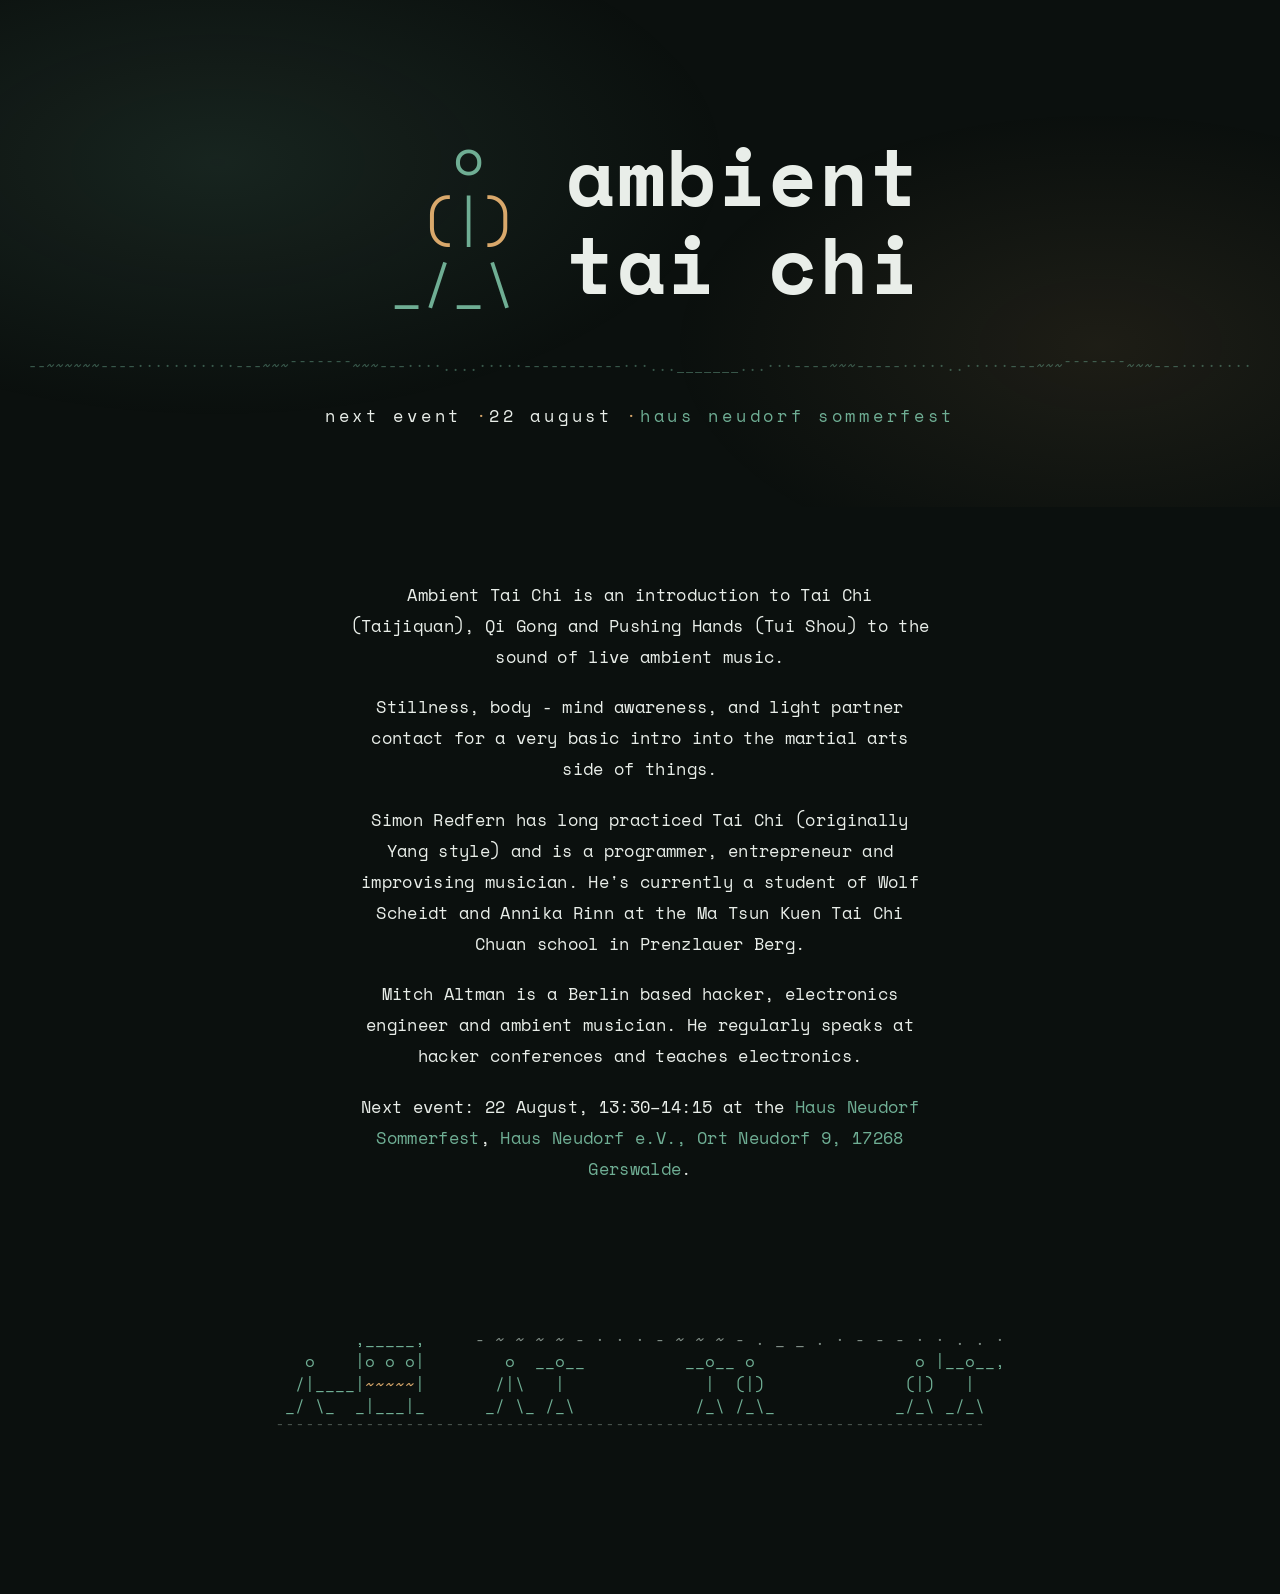
==== docs/index.html @ 95bb3b5d "center and space" ====
<!DOCTYPE html>
<html lang="en">
<head>
  <meta charset="UTF-8" />
  <meta name="viewport" content="width=device-width, initial-scale=1.0" />
  <title>Ambient Tai Chi</title>
  <meta name="description" content="Ambient Tai Chi — An introduction to Tai Chi (Taijiquan 太極拳), Chi Gung (Qigong 氣功) and Pushing Hands (Tui Shou 推手) to live ambient music! Stillness, body awareness, and a wee intro to the martial art side. Berlin." />
  <link rel="canonical" href="https://www.ambienttaichi.com/" />
  <link rel="icon" href="favicon.svg" type="image/svg+xml" />
  <link rel="icon" href="favicon.png" type="image/png" sizes="48x48" />
  <link rel="apple-touch-icon" href="apple-touch-icon.png" />

  <!-- social cards -->
  <meta property="og:type" content="website" />
  <meta property="og:site_name" content="Ambient Tai Chi" />
  <meta property="og:url" content="https://www.ambienttaichi.com/" />
  <meta property="og:title" content="Ambient Tai Chi" />
  <meta property="og:description" content="Tai Chi, Qi Gong and Pushing Hands to live ambient music — Berlin. Next event: 22 August at the Haus Neudorf Sommerfest." />
  <meta property="og:image" content="https://www.ambienttaichi.com/og.png" />
  <meta property="og:image:width" content="1200" />
  <meta property="og:image:height" content="630" />
  <meta property="og:image:alt" content="Two ASCII stick figures practicing pushing hands beside the words ambient tai chi" />
  <meta name="twitter:card" content="summary_large_image" />

  <!-- structured data for search engines -->
  <script type="application/ld+json">
  {
    "@context": "https://schema.org",
    "@graph": [
      {
        "@type": "Organization",
        "@id": "https://www.ambienttaichi.com/#org",
        "name": "Ambient Tai Chi",
        "url": "https://www.ambienttaichi.com/",
        "logo": "https://www.ambienttaichi.com/og.png",
        "description": "An introduction to Tai Chi (Taijiquan), Qi Gong and Pushing Hands (Tui Shou) to the sound of live ambient music, in Berlin."
      },
      {
        "@type": "Event",
        "name": "Ambient Tai Chi at the Haus Neudorf Sommerfest",
        "startDate": "2026-08-22T13:30:00+02:00",
        "endDate": "2026-08-22T14:15:00+02:00",
        "eventStatus": "https://schema.org/EventScheduled",
        "eventAttendanceMode": "https://schema.org/OfflineEventAttendanceMode",
        "url": "https://www.hausneudorf.de/sommerfest",
        "image": "https://www.ambienttaichi.com/og.png",
        "description": "A guided Ambient Tai Chi session — Tai Chi, Qi Gong and Pushing Hands to live ambient music — at the Haus Neudorf Sommerfest.",
        "location": {
          "@type": "Place",
          "name": "Haus Neudorf",
          "address": {
            "@type": "PostalAddress",
            "streetAddress": "Ort Neudorf 9",
            "addressLocality": "Gerswalde",
            "postalCode": "17268",
            "addressCountry": "DE"
          }
        },
        "organizer": { "@id": "https://www.ambienttaichi.com/#org" }
      }
    ]
  }
  </script>

  <link rel="preconnect" href="https://fonts.googleapis.com" />
  <link rel="preconnect" href="https://fonts.gstatic.com" crossorigin />
  <link href="https://fonts.googleapis.com/css2?family=Cormorant+Garamond:ital,wght@0,400;0,500;1,400&family=Space+Mono:ital,wght@0,400;0,700;1,400&display=swap" rel="stylesheet" />
  <link rel="stylesheet" href="styles.css" />
</head>
<body>

  <!-- the pond — the whole page floats in it -->
  <div class="pond" aria-hidden="true">
    <span class="ripple"></span>
    <span class="ripple"></span>
    <span class="ripple"></span>
    <span class="ripple"></span>
    <span class="pond-mark">☯</span>
  </div>

  <!-- ============ HERO ============ -->
  <section class="hero">
    <div class="wrap">
      <div class="hero-lockup">
        <div class="figure-stack" role="img" aria-label="ASCII stick figure moving through Tai Chi poses">
          <pre class="ascii-figure" id="fig-a">   o
  <span class="ball">(</span>|<span class="ball">)</span>
 _/_\</pre>
          <pre class="ascii-figure ghost" id="fig-b" aria-hidden="true"></pre>
        </div>
        <h1 class="mega"><button id="sound" aria-pressed="false" aria-label="Sound on/off" title="sound on/off">Ambient<br />Tai Chi</button></h1>
      </div>
      <pre class="wave" id="wave" aria-hidden="true">_.·-~¯~-·._.·-~¯~-·._</pre>
      <p class="kicker">Next Event <span class="mk">·</span>22 August <span class="mk">·</span><a href="https://www.hausneudorf.de/sommerfest" target="_blank" rel="noopener">Haus Neudorf Sommerfest</a></p>
    </div>
  </section>

  <!-- ============ SPEC SHEET ============ -->
  <section class="block">
    <div class="wrap">
      <!--u&rsquo;ve ever thought about trying Tai Chi or you'd like to try it in a different way, try an Ambient Tai Chi session!</p>-->
      <p class="lead">Ambient Tai Chi is an introduction to Tai Chi (Taijiquan), Qi Gong and Pushing Hands (Tui Shou) to the sound of live ambient music.</p>
      <p class="lead">Stillness, body - mind awareness, and light partner contact for a very basic intro into the martial arts side of things.</p>
      <p class="lead">Simon Redfern has long practiced Tai Chi (originally Yang style) and is a programmer, entrepreneur and improvising musician. He's currently a student of Wolf Scheidt and Annika Rinn at the Ma Tsun Kuen Tai Chi Chuan school in Prenzlauer Berg.</p>
      <p class="lead">Mitch Altman is a Berlin based hacker, electronics engineer and ambient musician. He regularly speaks at hacker conferences and teaches electronics.</p>
      <p class="lead">Next event: 22 August, 13:30&ndash;14:15 at the <a href="https://www.hausneudorf.de/sommerfest" target="_blank" rel="noopener">Haus Neudorf Sommerfest</a>, <a href="https://www.google.com/maps/search/?api=1&amp;query=Haus+Neudorf+e.V.%2C+Ort+Neudorf+9%2C+17268+Gerswalde" target="_blank" rel="noopener">Haus Neudorf e.V., Ort Neudorf 9, 17268 Gerswalde</a>.</p>
      <!-- <p class="lead">Regular location: <a href="https://maps.app.goo.gl/77BkDAQSChx5iqo5A" target="_blank" rel="noopener">TESOBE GmbH, Osloer Strasse 16/17, 13359 Berlin</a> or at a festival near you!</p> -->

      <!-- Spec sheet hidden until the first event is confirmed.
      <div class="spec">
        <div class="row">
          <span class="k">Date</span>
          <span class="v">Saturday 20 June 2026</span>
        </div>
        <div class="row">
          <span class="k">Time</span>
          <span class="v">16:00</span>
        </div>
        <div class="row">
          <span class="k">Place</span>
          <span class="v"><a href="https://maps.app.goo.gl/2x3YHia2PjAfWbLs5" target="_blank" rel="noopener">Ritterstraße 50, 10969 Berlin — Kreuzberg ↗</a></span>
        </div>
        <div class="row">
          <span class="k">People</span>
          <span class="v names"><b>Simon Redfern</b> · <b>Daniel Tippmann</b> · <b>Jeremiah Kisters</b></span>
        </div>
        <div class="row">
          <span class="k">Programme</span>
          <span class="v">A guided Tai Chi session for beginners, accompanied by live ambient music</span>
        </div>
      </div>
      -->
    </div>
  </section>

  <!-- ============ THE ROOM — ascii scene ============ -->
  <section class="block scene-block">
    <div class="wrap">
      <div class="scene-stack" role="img" aria-label="ASCII scene: a musician plays a synthesizer while three pairs of figures practice Tai Chi and pushing hands together in the same space">
        <pre class="scene" id="scene">        ,_____,     <span class="air">- ~ ~ ~ ~ - · · · - ~ ~ ~ - . _ _ . · - - - · · . . ·</span>
   o    |o o o|        o  __o__          __o__ o                o |__o__,
  /|____|<span class="amb">~~~~~</span>|       /|\   |              |  <span class="ball">(</span>|<span class="ball">)</span>              <span class="ball">(</span>|<span class="ball">)</span>   |
 _/ \_  _|___|_      _/ \_ /_\            /_\ /_\_            _/_\ _/_\
<span class="gnd">¯¯¯¯¯¯¯¯¯¯¯¯¯¯¯¯¯¯¯¯¯¯¯¯¯¯¯¯¯¯¯¯¯¯¯¯¯¯¯¯¯¯¯¯¯¯¯¯¯¯¯¯¯¯¯¯¯¯¯¯¯¯¯¯¯¯¯¯¯¯¯</span></pre>
        <pre class="scene ghost" id="scene-b" aria-hidden="true"></pre>
      </div>
    </div>
  </section>

  <!-- ============ FOOTER ============ -->
  <footer class="site">
    <div class="wrap">
      <nav><!--
        <a href="index.html" class="on">[Home]</a>
        <a href="archive.html">[Archive]</a>
         -->
      </nav>
      <!-- <span>© 2026</span> -->
    </div>
  </footer>

  <script src="ambient.js"></script>
  <script>
    (function () {
      var ball = function (s) { return '<span class="ball">' + s + '</span>'; };
      var frames = [
        ["   o   ", "  /|\\  ", " _/ \\_ "],
        [" __o__ ", "   |   ", "  /_\\  "],
        ["   o   ", "  " + ball("(") + "|" + ball(")") + "  ", " _/_\\  "],
        [",__o__|", "   |   ", "  /_\\_ "]
      ].map(function (f) { return f.join("\n"); });
      var layers = [document.getElementById("fig-a"), document.getElementById("fig-b")];
      if (!layers[0] || !layers[1]) return;
      var reduced = window.matchMedia("(prefers-reduced-motion: reduce)").matches;
      var i = 2, front = 0; /* starts on hold-the-ball, matching the markup */
      var timer = setInterval(function () {
        i = (i + 1) % frames.length;
        var back = layers[1 - front];
        back.innerHTML = frames[i];
        back.style.opacity = 1;
        layers[front].style.opacity = 0;
        front = 1 - front;
      }, 1800);
      setTimeout(function () { clearInterval(timer); }, reduced ? 30000 : 120000); /* rest after 2 min, or 30 s under reduced motion */
    })();
  </script>

</body>
</html>
---- docs/styles.css ----
/* ============================================================
   AMBIENT TAI CHI — stylesheet
   slow movement · live ambient music · beginners welcome
   Deep dusk canvas · jade + warm amber · calm serif + mono grid
   ============================================================ */

:root {
  --bg:     #0b100e;   /* deep dusk green-black          */
  --bg2:    #101714;   /* panel tone                     */
  --fg:     #e9eee9;   /* soft mist white                */
  --dim:    #7f8d86;   /* sage grey                      */
  --jade:   #6fae94;   /* accent — jade                  */
  --jade-d: #4f8a72;   /* deeper jade (hover)            */
  --amber:  #d9a86b;   /* warm amber — the lantern tone  */
  --line:   #1d2823;   /* hairlines                      */
  --max:    80rem;
  --mono: "Space Mono", ui-monospace, "SFMono-Regular", Menlo, monospace;
  --disp: "Cormorant Garamond", Georgia, "Times New Roman", serif;
}

*, *::before, *::after { box-sizing: border-box; }

html { -webkit-text-size-adjust: 100%; }

body {
  margin: 0;
  background: var(--bg);
  color: var(--fg);
  font-family: var(--mono);
  font-size: 0.95rem;
  line-height: 1.7;
  -webkit-font-smoothing: antialiased;
}

::selection { background: var(--jade); color: #06110c; }

a { color: var(--jade); text-decoration: none; transition: color .3s ease; }
a:hover { color: var(--amber); }

img { max-width: 100%; display: block; }

.wrap { max-width: var(--max); margin: 0 auto; padding: 0 1.5rem; }

/* ============================================================
   Top bar / nav
   ============================================================ */
.top {
  position: sticky; top: 0; z-index: 20;
  background: color-mix(in srgb, var(--bg) 86%, transparent);
  backdrop-filter: blur(8px);
}
.top .bar {
  max-width: var(--max); margin: 0 auto; padding: 1rem 1.5rem;
  display: flex; flex-direction: column; align-items: center;
  justify-content: center; gap: .35rem;
  text-align: center;
}
.brand {
  display: inline-flex; align-items: center; gap: .65rem;
  color: var(--fg);
  flex: 0 0 auto;
}
.brand:hover { color: var(--fg); }
/* the mark doubles as the sound toggle — it turns while the drone plays */
.brand-mark {
  color: var(--jade);
  font-size: 1.2rem; line-height: 1;
  background: none; border: 0; padding: 0;
  cursor: pointer;
  transition: transform 1.6s ease-in-out, color .3s ease;
}
.brand-mark:hover { transform: rotate(180deg); color: var(--amber); }
.brand-mark[aria-pressed="true"] {
  color: var(--amber);
  animation: brandturn 24s linear infinite;
}
@keyframes brandturn { to { transform: rotate(360deg); } }
/* the wordmark doubles as the sound toggle — amber while the drone plays */
.mega button {
  font: inherit; letter-spacing: inherit; text-transform: inherit;
  color: inherit; line-height: inherit; text-align: inherit;
  background: none; border: 0; padding: 0;
  cursor: pointer;
  transition: color .6s ease;
}
.mega button:hover { color: var(--jade); }
.mega button[aria-pressed="true"] { color: var(--amber); }
.brand-name {
  font-family: var(--mono); font-weight: 700;
  font-size: .78rem; letter-spacing: .28em;
  text-transform: lowercase;
}

footer.site nav { display: flex; gap: .4rem; flex-wrap: wrap; justify-content: center; }
footer.site nav a {
  font-family: var(--mono);
  font-size: .76rem; font-weight: 400;
  letter-spacing: .1em; text-transform: lowercase;
  color: var(--dim);
  padding: .35rem .55rem;
}
footer.site nav a:hover { color: var(--amber); }
footer.site nav a.on { color: var(--jade); }

/* ============================================================
   Hero
   ============================================================ */
.hero {
  position: relative;
  padding: clamp(3rem, 9vw, 7rem) 0 clamp(2.5rem, 6vw, 5rem);
  overflow: hidden;
}
/* slow drifting glow — ambient light behind everything */
.hero::before {
  content: "";
  position: absolute; inset: -25%;
  background:
    radial-gradient(38% 48% at 28% 38%, rgba(111, 174, 148, .13), transparent 70%),
    radial-gradient(32% 44% at 74% 62%, rgba(217, 168, 107, .09), transparent 70%);
  animation: drift 26s ease-in-out 4 alternate; /* everything rests after ~2 min */
  pointer-events: none;
}
@keyframes drift {
  from { transform: translate3d(-2%, -1%, 0) scale(1); }
  to   { transform: translate3d(2%, 2%, 0) scale(1.06); }
}
.hero .wrap { position: relative; text-align: center; }

.mega {
  font-family: var(--mono);
  font-weight: 700;
  font-size: clamp(2.4rem, 6.5vw, 5rem);
  line-height: 1.1;
  letter-spacing: .02em;
  text-transform: lowercase;
  margin: 0;
  color: var(--fg);
}
/* hero lockup — ascii figure + wordmark side by side */
.hero-lockup {
  display: flex; align-items: center; justify-content: center;
  gap: clamp(1.5rem, 4vw, 4rem);
  flex-wrap: wrap;
  margin: .75rem 0 0;
}
.hero-lockup .mega { margin: 0; }

/* the ascii figure — breathes, slowly; a tap sets it breathing again */
.figure-stack { position: relative; flex: 0 0 auto; cursor: pointer; }
.ascii-figure {
  font-family: var(--mono);
  text-align: left; /* keep the figure's own lines aligned inside the centered lockup */
  font-size: clamp(1.8rem, 4.5vw, 3.2rem);
  line-height: 1.25;
  color: var(--jade);
  margin: 0;
  flex: 0 0 auto;
  transform-origin: 50% 100%;
  animation: breathe 8s ease-in-out 15; /* 15 × 8s — rests after 2 min */
  transition: opacity .9s ease; /* dissolve between poses */
}
.ascii-figure .ball { color: var(--amber); }
/* second layer of a stack — sits on top, starts invisible */
.ghost { position: absolute; inset: 0; opacity: 0; }
@keyframes breathe {
  0%, 100% { transform: scale(1); }
  50%      { transform: scale(1.025); }
}

/* the ambient wave — the music, made visible */
.wave {
  font-family: var(--mono);
  font-size: clamp(.75rem, 1.5vw, .95rem);
  line-height: 1;
  color: var(--jade);
  opacity: .45;
  margin: clamp(1.8rem, 4vw, 2.6rem) auto 0;
  white-space: pre;
  overflow: hidden;
  transition: opacity 2s ease;
  cursor: pointer;
}
.wave.live { opacity: .9; }

/* momentarily stilled by js to re-arm the hero's css animations */
.hero.still::before, .hero.still .ascii-figure { animation: none; }

/* hero kicker (under the H1) */
.kicker {
  display: inline-block;
  margin: 1.8rem 0 0;
  font-family: var(--mono); font-weight: 400;
  font-size: clamp(.85rem, 2vw, 1.05rem);
  letter-spacing: .22em; text-transform: lowercase;
  color: var(--fg);
}
.kicker .mk { color: var(--amber); }

@media (max-width: 480px) {
  .top .bar { padding: .75rem 1rem; }
  .brand-name { font-size: .7rem; letter-spacing: .2em; }
  footer.site nav a { font-size: .7rem; padding: .3rem .4rem; }
}

/* ============================================================
   Spec sheet (event data block)
   ============================================================ */
.spec { max-width: 46rem; margin: 0 auto; }
.spec .row {
  display: grid;
  grid-template-columns: 1fr;
  gap: .4rem;
  padding: 1.5rem 0;
  border-bottom: 1px solid var(--line);
  text-align: center;
}
.spec .k {
  font-family: var(--mono);
  font-size: .74rem; font-weight: 400;
  letter-spacing: .3em; text-transform: lowercase;
  color: var(--jade);
}
.spec .v {
  font-family: var(--disp);
  font-weight: 500;
  font-size: clamp(1.3rem, 2.6vw, 2rem);
  line-height: 1.25;
  color: var(--fg);
}
.spec .v a { color: var(--fg); border-bottom: 1px solid var(--jade); }
.spec .v a:hover { color: var(--jade); }
.spec .v .names { color: var(--fg); }
.spec .v .names b { color: var(--amber); font-weight: 500; }
@media (max-width: 640px) {
  .spec .row { grid-template-columns: 1fr; gap: .35rem; padding: 1.1rem 0; }
}

section.block { padding: clamp(2.5rem, 6vw, 4.5rem) 0; text-align: center; }
.section-label {
  font-family: var(--mono);
  font-size: .74rem; font-weight: 400;
  letter-spacing: .3em; text-transform: lowercase;
  color: var(--jade);
  margin: 0 0 2rem;
}
.section-label::before { content: "~ "; color: var(--amber); }

.lead {
  font-family: var(--mono);
  font-weight: 400;
  font-size: clamp(.9rem, 1.6vw, 1.05rem);
  line-height: 1.85;
  letter-spacing: .02em;
  color: var(--fg);
  max-width: 58ch;
  margin: 0 auto 1.2rem;
}
.lead:last-child { margin-bottom: 0; }

hr.rule { border: 0; border-top: 1px solid var(--line); margin: 0; }

/* ============================================================
   The room — ascii scene (musician + practitioners)
   ============================================================ */
.scene-stack { position: relative; display: inline-block; max-width: 100%; cursor: pointer; }
.scene {
  display: inline-block;
  text-align: left; /* the art must keep its own alignment inside the centered page */
  font-family: var(--mono);
  font-size: clamp(.42rem, 1.7vw, 1rem); /* always fits — ~73ch of Space Mono stays inside the wrap */
  line-height: 1.4;
  color: var(--jade);
  margin: 0;
  max-width: 100%;
  transform-origin: 50% 100%;
  animation: breathe 10s ease-in-out 12; /* 12 × 10s — rests after 2 min */
  transition: opacity .9s ease; /* dissolve between states */
}
.scene .amb { color: var(--amber); }
.scene .air { color: var(--dim); }
.scene .gnd { color: var(--dim); opacity: .5; }

/* ============================================================
   The pond — the whole page seen from above, a drop falling in.
   Fixed behind everything; rings spread from the centre of the
   screen out past its edges.
   ============================================================ */
.pond {
  position: fixed;
  inset: 0;
  z-index: -1;
  overflow: hidden;
  pointer-events: none;
}
.pond .ripple {
  position: absolute;
  left: 50%;
  top: 50%;
  width: 175vmax; /* wide enough that rings leave the screen before they die */
  aspect-ratio: 1;
  margin: -87.5vmax 0 0 -87.5vmax;
  border: 1px solid var(--jade);
  border-radius: 50%;
  opacity: 0;
  /* 23s — just off the 24s breath, so the two slowly drift in and out of phase */
  animation: ripple 23s cubic-bezier(.2, .6, .4, 1) 5; /* 5 drops each, then still water */
}
.pond .ripple:nth-child(2) { animation-delay: 5.75s; }
.pond .ripple:nth-child(3) { animation-delay: 11.5s; border-color: var(--amber); }
.pond .ripple:nth-child(4) { animation-delay: 17.25s; }
@keyframes ripple {
  0%   { transform: scale(.015); opacity: 0; }
  6%   { opacity: .3; }
  100% { transform: scale(1); opacity: 0; }
}
/* the mark at the centre of the pond — surfaces, then sinks away */
.pond .pond-mark {
  position: absolute;
  left: 50%;
  top: 50%;
  transform: translate(-50%, -50%);
  font-size: clamp(2.75rem, 7vw, 4.5rem);
  line-height: 1;
  color: var(--jade);
  opacity: 0;
  animation: pondmark 24s ease-in-out 5; /* sinks for good after 2 min */
}
/* the mark waits below the surface until the page has emptied,
   surfaces alone, then sinks before the page returns */
@keyframes pondmark {
  0%, 100% { opacity: 0; transform: translate(-50%, -50%) scale(.96); }
  35%      { opacity: 0; }
  45%, 55% { opacity: .5; }
  50%      { transform: translate(-50%, -50%) scale(1.04); }
  65%      { opacity: 0; }
}
/* yin and yang — the page breathes out while the mark breathes in.
   Same 24s clock as pondmark, opposite phase. */
.top, section, footer.site {
  animation: counterbreath 24s ease-in-out 5; /* settles at full opacity after 2 min */
}
@keyframes counterbreath {
  0%, 100% { opacity: 1; }
  42%, 58% { opacity: .3; }
}
/* a hand on the water — mouse movement brings the page to the surface
   (js adds .awake while the visitor is active, removes it when they rest) */
body.awake .top, body.awake section, body.awake footer.site { animation: none; }
body.awake .pond .pond-mark { animation: none; }

/* ============================================================
   Archive
   ============================================================ */
.archive { border-top: 1px solid var(--line); }
.archive-entry {
  display: grid;
  grid-template-columns: 1fr;
  gap: 1.5rem;
  padding: 3rem 0;
  border-bottom: 1px solid var(--line);
  max-width: 52rem;
  margin: 0 auto;
  text-align: center;
}
.archive-entry .aside .edition {
  font-family: var(--mono);
  font-size: .74rem; letter-spacing: .3em; text-transform: lowercase;
  color: var(--jade); margin: 0 0 .6rem;
}
.archive-entry .aside .when {
  font-family: var(--disp); font-weight: 500;
  font-size: 2.2rem; line-height: 1; margin: 0 0 1rem;
}
.archive-entry .aside .venue { font-family: var(--mono); color: var(--dim); font-size: .82rem; }
.archive-entry .aside .venue a { color: var(--jade); }
.archive-entry .main h2 {
  font-family: var(--disp); font-weight: 500;
  font-size: clamp(1.8rem, 3.5vw, 2.8rem); line-height: 1.05;
  margin: 0 0 1rem;
}
.archive-entry .main p { color: var(--fg); margin: 0 auto 1.1rem; max-width: 60ch; }
.archive-entry .lineup { list-style: none; margin: 0 0 1.5rem; padding: 0; display: flex; flex-wrap: wrap; gap: .5rem; justify-content: center; }
.archive-entry .lineup li {
  font-family: var(--mono); font-size: .76rem;
  letter-spacing: .08em; text-transform: lowercase;
  padding: .3rem .7rem; border: 1px solid var(--line); color: var(--fg);
}
.archive-photos { display: grid; grid-template-columns: repeat(3, 1fr); gap: .5rem; }
.archive-photos img {
  width: 100%; aspect-ratio: 4/3; object-fit: cover;
  border: 1px solid var(--line);
  filter: grayscale(.4) sepia(.12) contrast(1.02);
  transition: filter .6s ease;
}
.archive-photos img:hover { filter: none; }

.archive-empty {
  border: 1px solid var(--line);
  padding: clamp(3rem, 9vw, 7rem) 1.5rem;
  text-align: center;
}
.archive-empty h2 {
  font-family: var(--disp); font-weight: 400; font-style: italic;
  font-size: clamp(2rem, 7vw, 4.5rem); line-height: 1;
  margin: 0;
  color: var(--dim);
}
@media (max-width: 720px) {
  .archive-entry { gap: 1.25rem; padding: 2.5rem 0; }
  .archive-photos { grid-template-columns: repeat(2, 1fr); }
}

/* ============================================================
   Buttons
   ============================================================ */
.btn {
  display: inline-block;
  font-family: var(--mono);
  font-size: .78rem; letter-spacing: .16em; text-transform: lowercase;
  padding: .8rem 1.4rem;
  border: 1px solid var(--jade);
  color: var(--jade);
  background: transparent;
  transition: background .3s ease, color .3s ease;
}
.btn:hover { background: var(--jade); color: #06110c; }

/* ============================================================
   Footer
   ============================================================ */
footer.site {
  padding: 2.5rem 0;
  color: var(--dim);
}
footer.site .wrap {
  display: flex; flex-direction: column; align-items: center; gap: 1rem;
  text-align: center;
  font-family: var(--mono); font-size: .74rem; letter-spacing: .18em; text-transform: lowercase;
}
footer.site a { color: var(--dim); }
footer.site a:hover, footer.site a[aria-current="page"] { color: var(--jade); }

/* ============================================================
   Motion preferences — reduced motion gets a 30-second taste,
   then the page comes to rest (class added by ambient.js)
   ============================================================ */
body.rest, body.rest *, body.rest *::before, body.rest *::after {
  animation: none !important; transition: none !important;
}
/* the pond as a still image — concentric rings at rest */
body.rest .pond .ripple { opacity: .1; }
body.rest .pond .ripple:nth-child(1) { transform: scale(.18); }
body.rest .pond .ripple:nth-child(2) { transform: scale(.42); }
body.rest .pond .ripple:nth-child(3) { transform: scale(.66); }
body.rest .pond .ripple:nth-child(4) { transform: scale(.9); }
body.rest .pond .pond-mark { opacity: .16; }
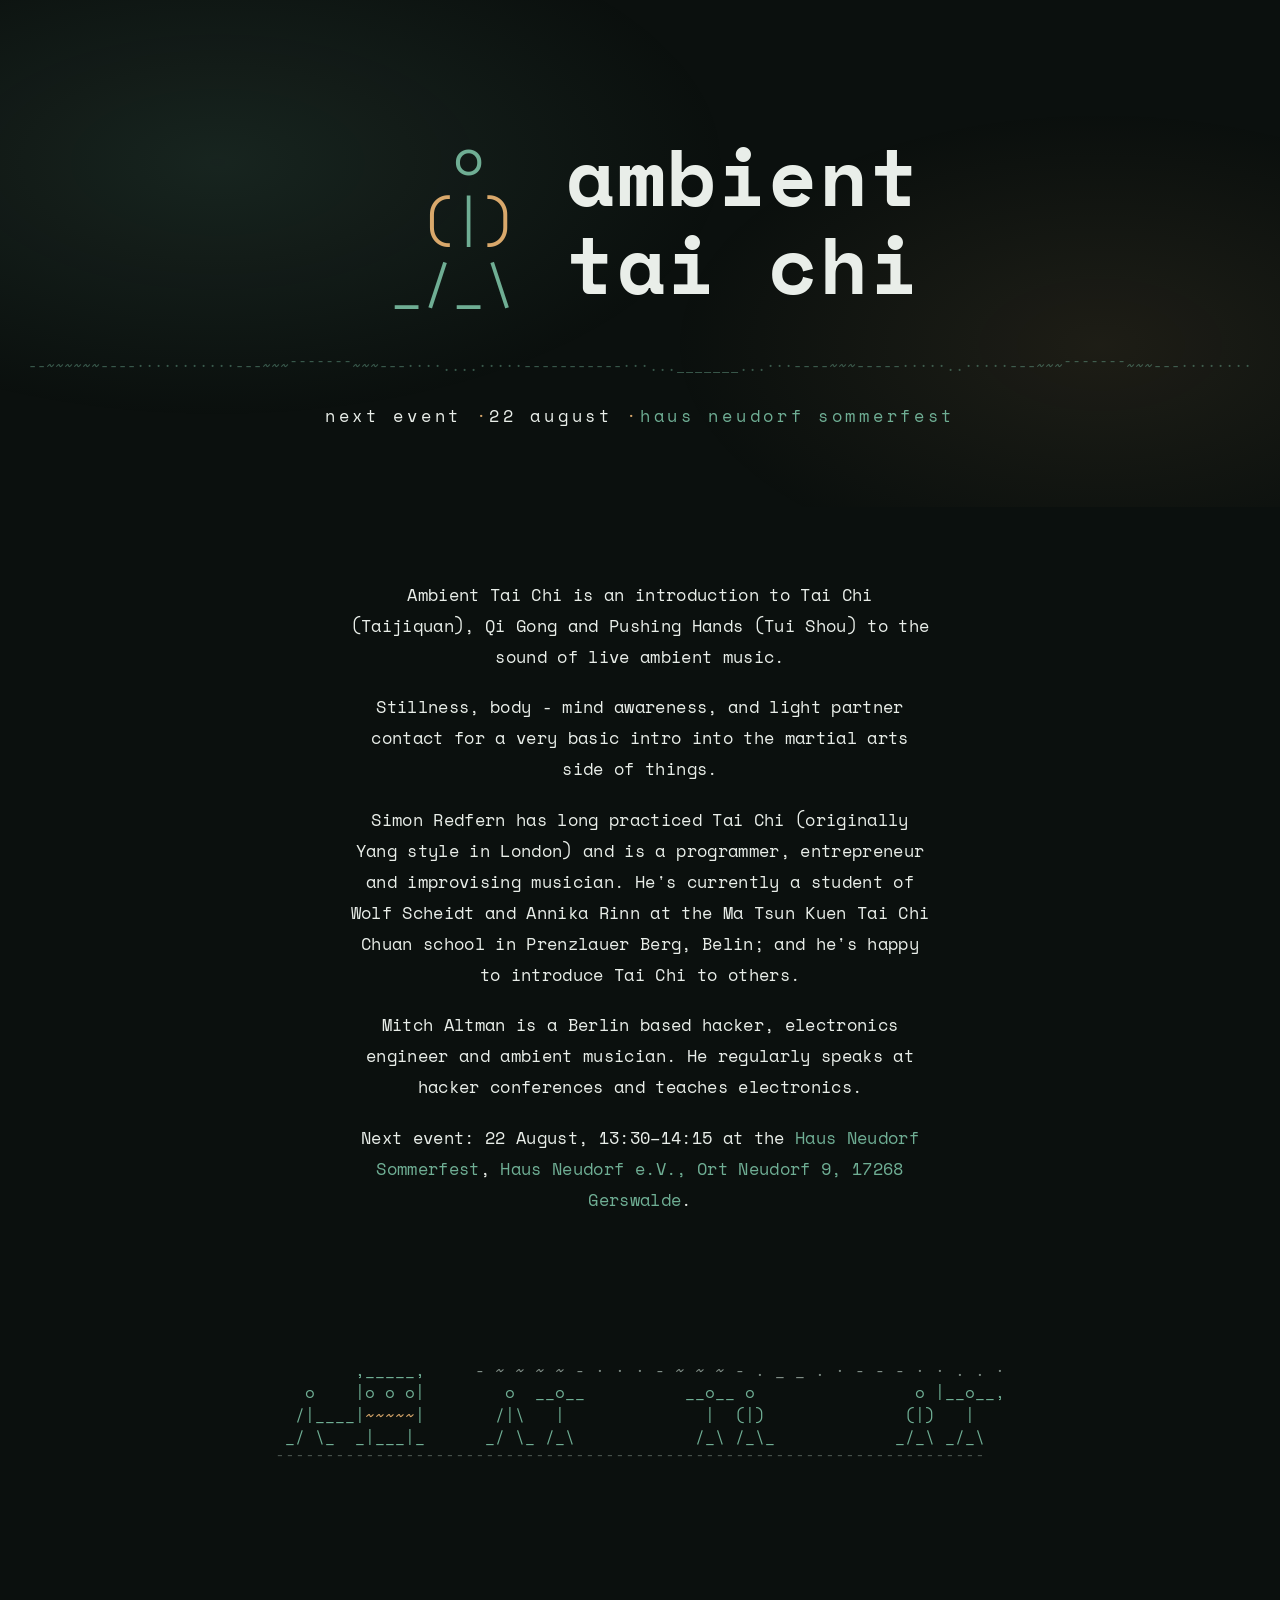
==== commit 9c5c4e1f: "text" ====
--- a/docs/index.html
+++ b/docs/index.html
@@ -101,7 +101,7 @@
       <!--u&rsquo;ve ever thought about trying Tai Chi or you'd like to try it in a different way, try an Ambient Tai Chi session!</p>-->
       <p class="lead">Ambient Tai Chi is an introduction to Tai Chi (Taijiquan), Qi Gong and Pushing Hands (Tui Shou) to the sound of live ambient music.</p>
       <p class="lead">Stillness, body - mind awareness, and light partner contact for a very basic intro into the martial arts side of things.</p>
-      <p class="lead">Simon Redfern has long practiced Tai Chi (originally Yang style) and is a programmer, entrepreneur and improvising musician. He's currently a student of Wolf Scheidt and Annika Rinn at the Ma Tsun Kuen Tai Chi Chuan school in Prenzlauer Berg.</p>
+      <p class="lead">Simon Redfern has long practiced Tai Chi (originally Yang style in London) and is a programmer, entrepreneur and improvising musician. He's currently a student of Wolf Scheidt and Annika Rinn at the Ma Tsun Kuen Tai Chi Chuan school in Prenzlauer Berg, Belin; and he's happy to introduce Tai Chi to others.</p>
       <p class="lead">Mitch Altman is a Berlin based hacker, electronics engineer and ambient musician. He regularly speaks at hacker conferences and teaches electronics.</p>
       <p class="lead">Next event: 22 August, 13:30&ndash;14:15 at the <a href="https://www.hausneudorf.de/sommerfest" target="_blank" rel="noopener">Haus Neudorf Sommerfest</a>, <a href="https://www.google.com/maps/search/?api=1&amp;query=Haus+Neudorf+e.V.%2C+Ort+Neudorf+9%2C+17268+Gerswalde" target="_blank" rel="noopener">Haus Neudorf e.V., Ort Neudorf 9, 17268 Gerswalde</a>.</p>
       <!-- <p class="lead">Regular location: <a href="https://maps.app.goo.gl/77BkDAQSChx5iqo5A" target="_blank" rel="noopener">TESOBE GmbH, Osloer Strasse 16/17, 13359 Berlin</a> or at a festival near you!</p> -->
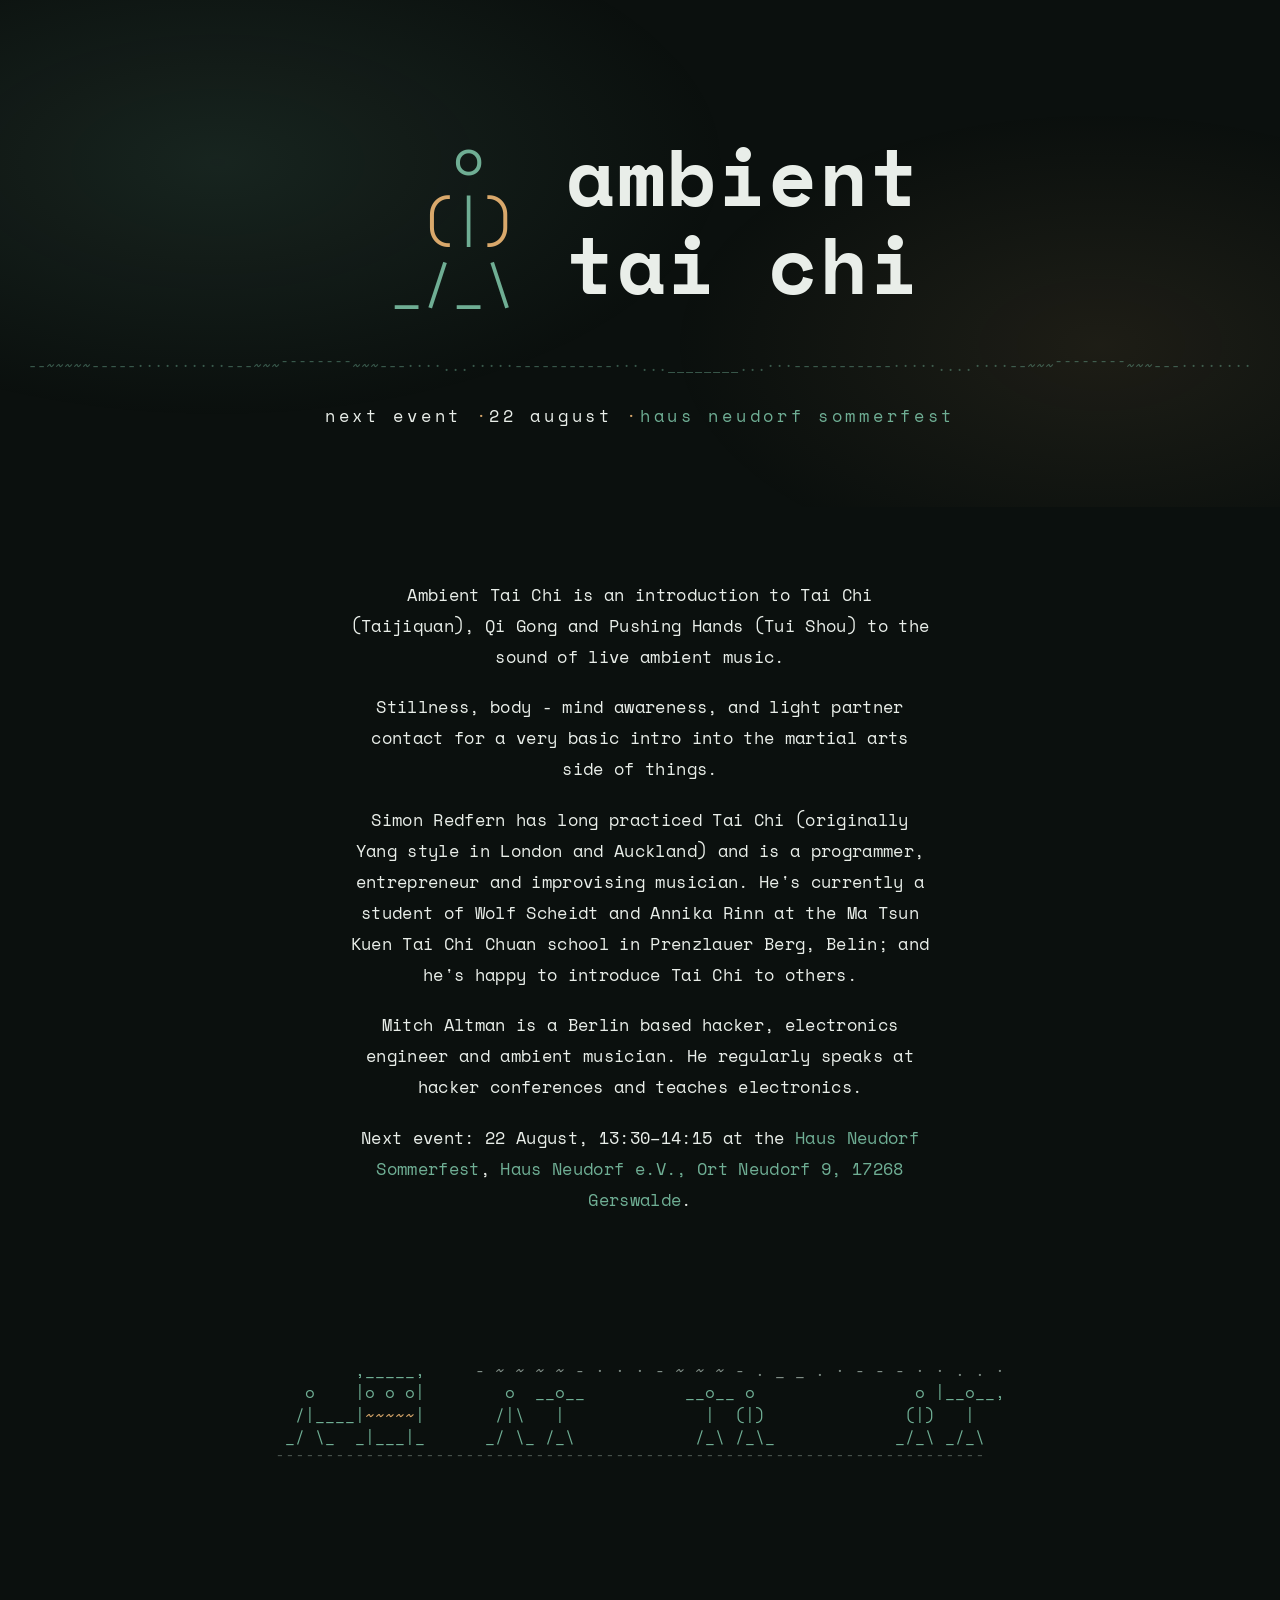
==== commit df0e5778: "Update index.html" ====
--- a/docs/index.html
+++ b/docs/index.html
@@ -101,7 +101,7 @@
       <!--u&rsquo;ve ever thought about trying Tai Chi or you'd like to try it in a different way, try an Ambient Tai Chi session!</p>-->
       <p class="lead">Ambient Tai Chi is an introduction to Tai Chi (Taijiquan), Qi Gong and Pushing Hands (Tui Shou) to the sound of live ambient music.</p>
       <p class="lead">Stillness, body - mind awareness, and light partner contact for a very basic intro into the martial arts side of things.</p>
-      <p class="lead">Simon Redfern has long practiced Tai Chi (originally Yang style in London) and is a programmer, entrepreneur and improvising musician. He's currently a student of Wolf Scheidt and Annika Rinn at the Ma Tsun Kuen Tai Chi Chuan school in Prenzlauer Berg, Belin; and he's happy to introduce Tai Chi to others.</p>
+      <p class="lead">Simon Redfern has long practiced Tai Chi (originally Yang style in London and Auckland) and is a programmer, entrepreneur and improvising musician. He's currently a student of Wolf Scheidt and Annika Rinn at the Ma Tsun Kuen Tai Chi Chuan school in Prenzlauer Berg, Belin; and he's happy to introduce Tai Chi to others.</p>
       <p class="lead">Mitch Altman is a Berlin based hacker, electronics engineer and ambient musician. He regularly speaks at hacker conferences and teaches electronics.</p>
       <p class="lead">Next event: 22 August, 13:30&ndash;14:15 at the <a href="https://www.hausneudorf.de/sommerfest" target="_blank" rel="noopener">Haus Neudorf Sommerfest</a>, <a href="https://www.google.com/maps/search/?api=1&amp;query=Haus+Neudorf+e.V.%2C+Ort+Neudorf+9%2C+17268+Gerswalde" target="_blank" rel="noopener">Haus Neudorf e.V., Ort Neudorf 9, 17268 Gerswalde</a>.</p>
       <!-- <p class="lead">Regular location: <a href="https://maps.app.goo.gl/77BkDAQSChx5iqo5A" target="_blank" rel="noopener">TESOBE GmbH, Osloer Strasse 16/17, 13359 Berlin</a> or at a festival near you!</p> -->
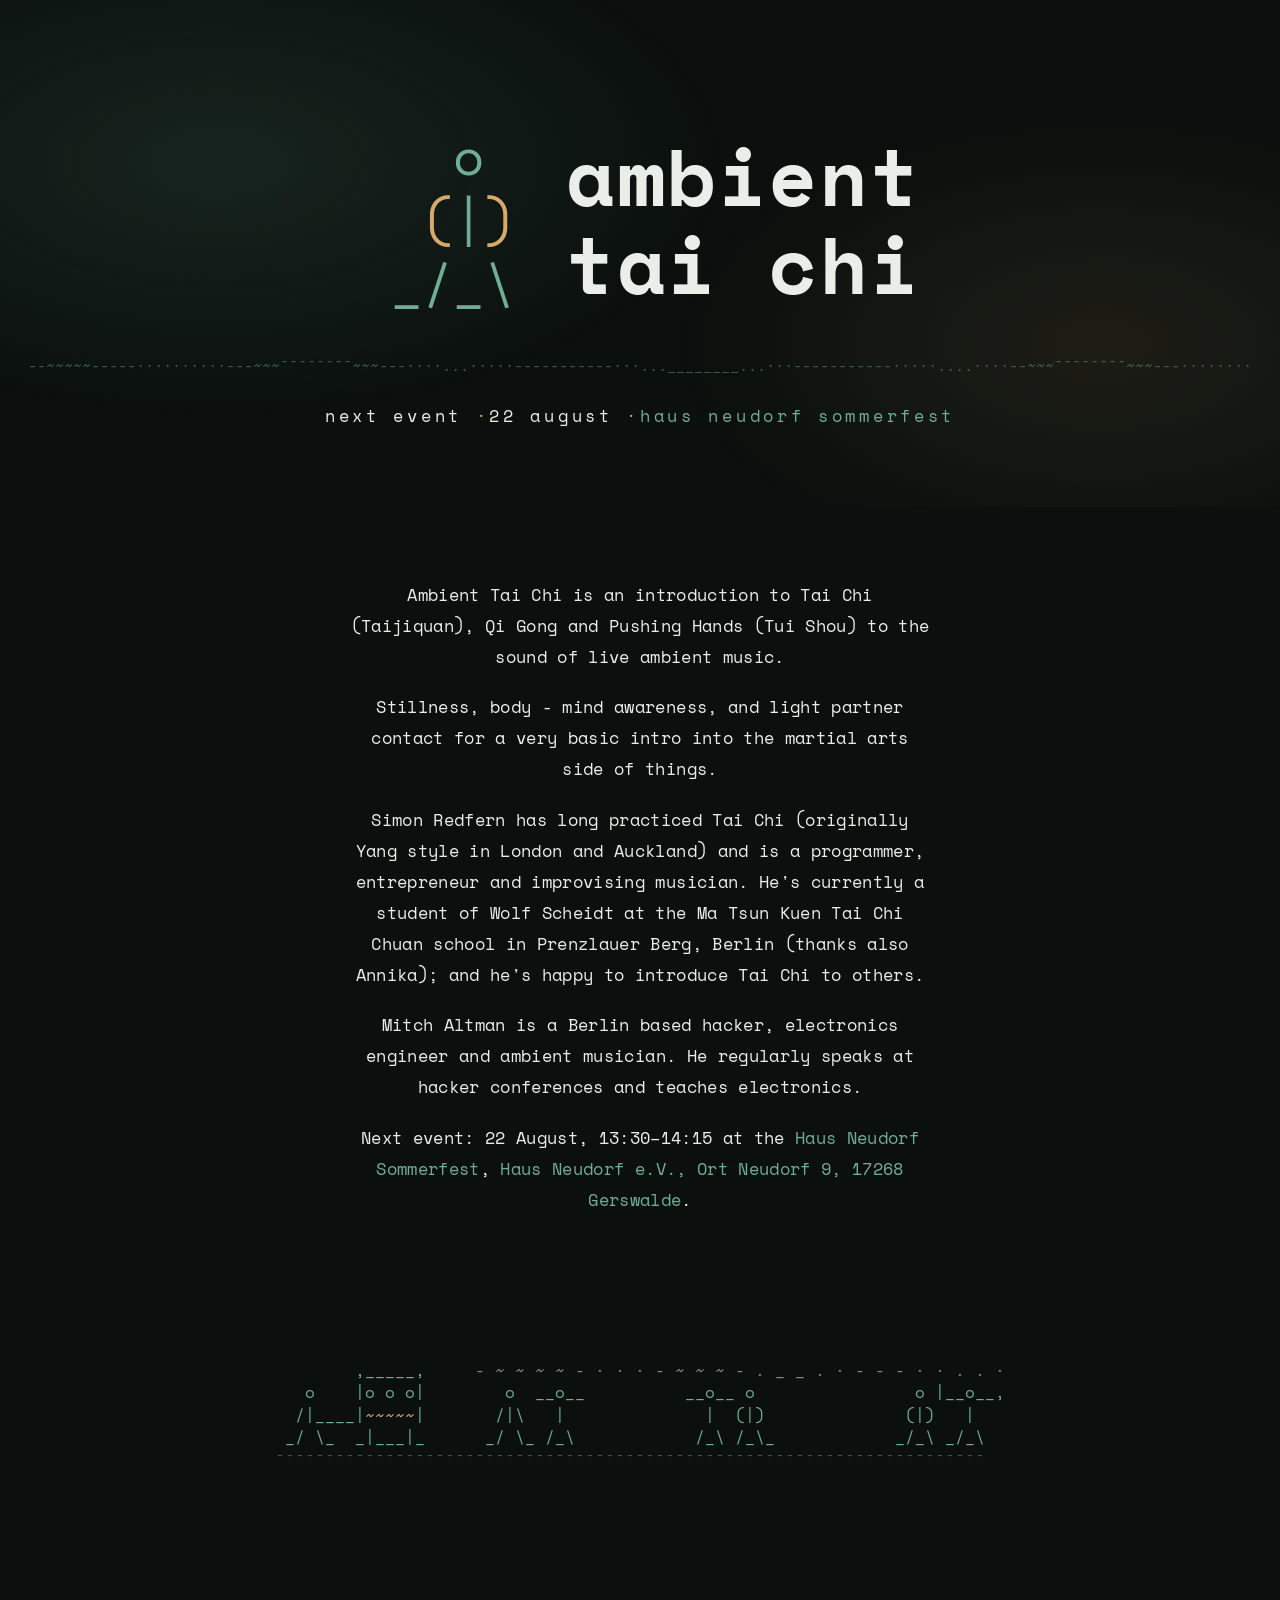
==== commit 25ab0ede: "text tweak" ====
--- a/docs/index.html
+++ b/docs/index.html
@@ -101,7 +101,7 @@
       <!--u&rsquo;ve ever thought about trying Tai Chi or you'd like to try it in a different way, try an Ambient Tai Chi session!</p>-->
       <p class="lead">Ambient Tai Chi is an introduction to Tai Chi (Taijiquan), Qi Gong and Pushing Hands (Tui Shou) to the sound of live ambient music.</p>
       <p class="lead">Stillness, body - mind awareness, and light partner contact for a very basic intro into the martial arts side of things.</p>
-      <p class="lead">Simon Redfern has long practiced Tai Chi (originally Yang style in London and Auckland) and is a programmer, entrepreneur and improvising musician. He's currently a student of Wolf Scheidt and Annika Rinn at the Ma Tsun Kuen Tai Chi Chuan school in Prenzlauer Berg, Belin; and he's happy to introduce Tai Chi to others.</p>
+      <p class="lead">Simon Redfern has long practiced Tai Chi (originally Yang style in London and Auckland) and is a programmer, entrepreneur and improvising musician. He's currently a student of Wolf Scheidt at the Ma Tsun Kuen Tai Chi Chuan school in Prenzlauer Berg, Berlin (thanks also Annika); and he's happy to introduce Tai Chi to others.</p>
       <p class="lead">Mitch Altman is a Berlin based hacker, electronics engineer and ambient musician. He regularly speaks at hacker conferences and teaches electronics.</p>
       <p class="lead">Next event: 22 August, 13:30&ndash;14:15 at the <a href="https://www.hausneudorf.de/sommerfest" target="_blank" rel="noopener">Haus Neudorf Sommerfest</a>, <a href="https://www.google.com/maps/search/?api=1&amp;query=Haus+Neudorf+e.V.%2C+Ort+Neudorf+9%2C+17268+Gerswalde" target="_blank" rel="noopener">Haus Neudorf e.V., Ort Neudorf 9, 17268 Gerswalde</a>.</p>
       <!-- <p class="lead">Regular location: <a href="https://maps.app.goo.gl/77BkDAQSChx5iqo5A" target="_blank" rel="noopener">TESOBE GmbH, Osloer Strasse 16/17, 13359 Berlin</a> or at a festival near you!</p> -->
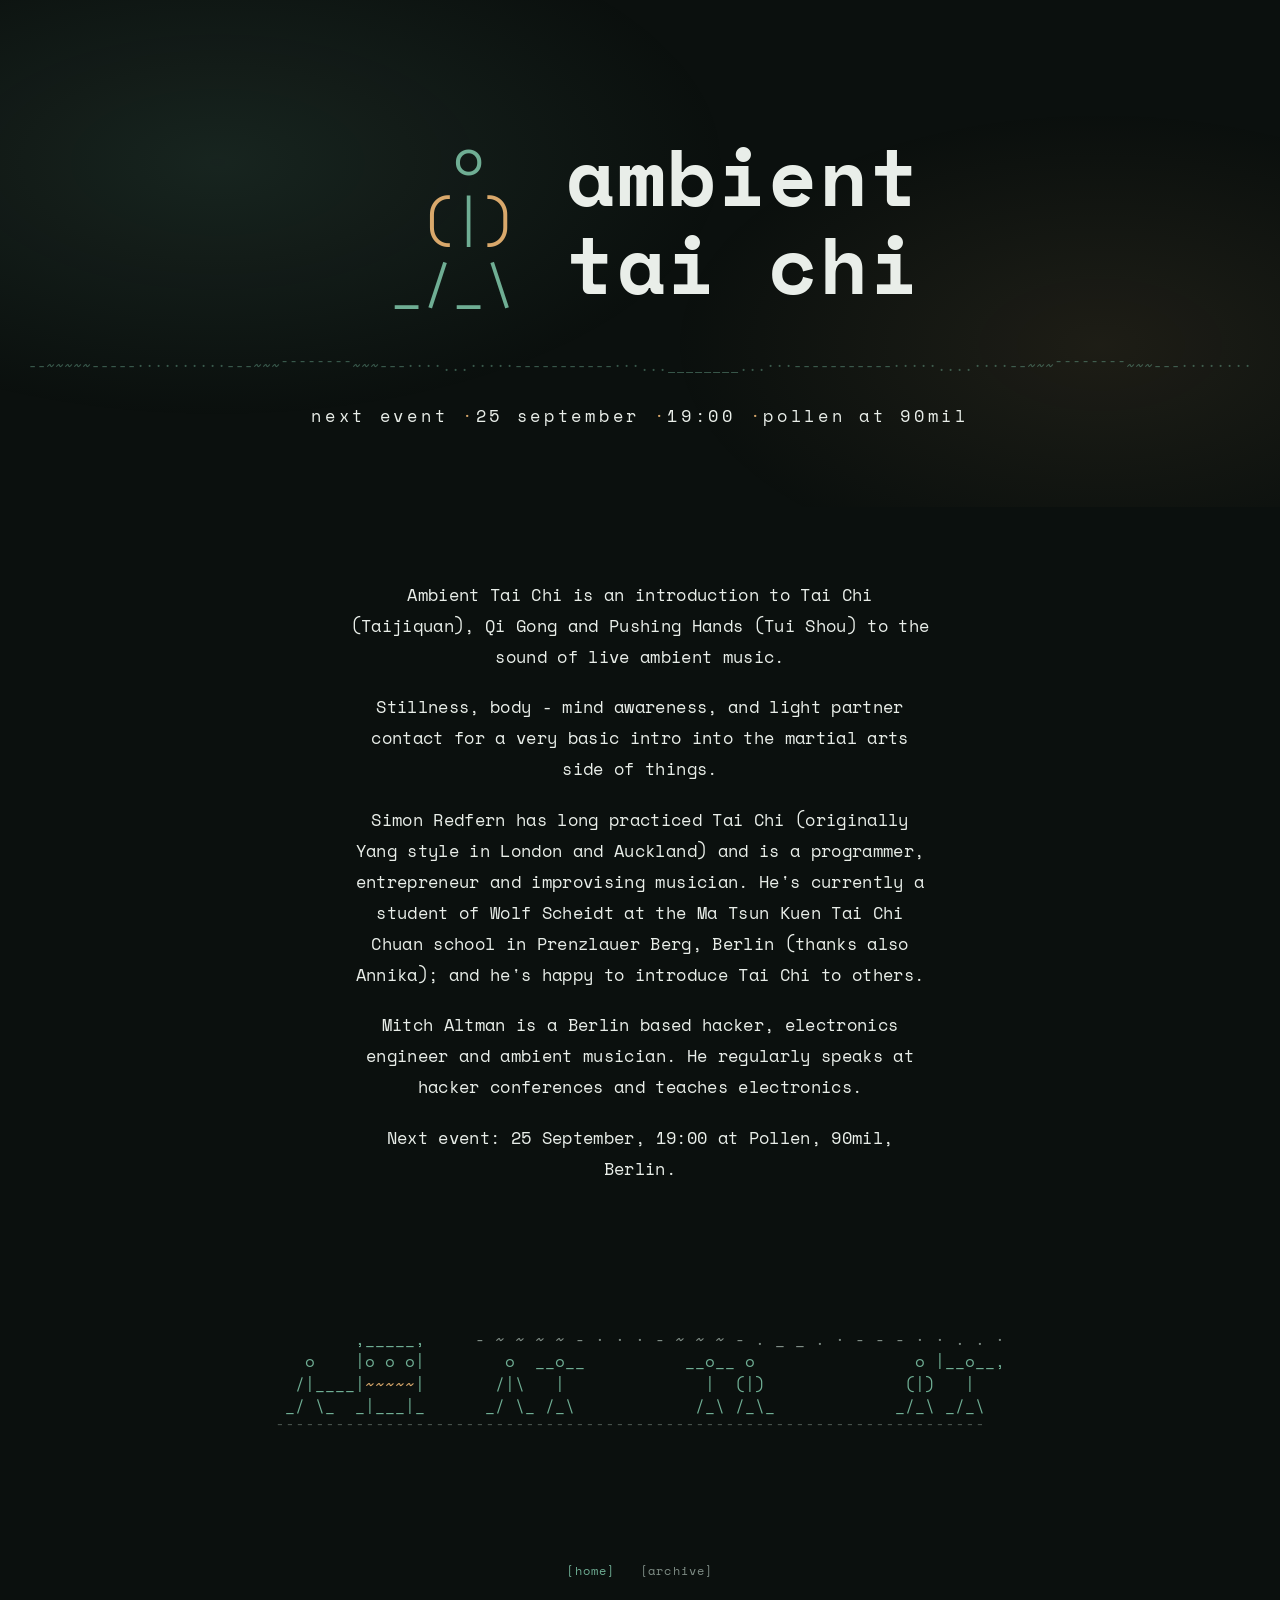
==== commit c3e7b197: "update to add event" ====
--- a/docs/index.html
+++ b/docs/index.html
@@ -15,7 +15,7 @@
   <meta property="og:site_name" content="Ambient Tai Chi" />
   <meta property="og:url" content="https://www.ambienttaichi.com/" />
   <meta property="og:title" content="Ambient Tai Chi" />
-  <meta property="og:description" content="Tai Chi, Qi Gong and Pushing Hands to live ambient music — Berlin. Next event: 22 August at the Haus Neudorf Sommerfest." />
+  <meta property="og:description" content="Tai Chi, Qi Gong and Pushing Hands to live ambient music — Berlin. Next event: 25 September at Pollen, 90mil." />
   <meta property="og:image" content="https://www.ambienttaichi.com/og.png" />
   <meta property="og:image:width" content="1200" />
   <meta property="og:image:height" content="630" />
@@ -37,22 +37,18 @@
       },
       {
         "@type": "Event",
-        "name": "Ambient Tai Chi at the Haus Neudorf Sommerfest",
-        "startDate": "2026-08-22T13:30:00+02:00",
-        "endDate": "2026-08-22T14:15:00+02:00",
+        "name": "Ambient Tai Chi at Pollen, 90mil",
+        "startDate": "2026-09-25T19:00:00+02:00",
         "eventStatus": "https://schema.org/EventScheduled",
         "eventAttendanceMode": "https://schema.org/OfflineEventAttendanceMode",
-        "url": "https://www.hausneudorf.de/sommerfest",
         "image": "https://www.ambienttaichi.com/og.png",
-        "description": "A guided Ambient Tai Chi session — Tai Chi, Qi Gong and Pushing Hands to live ambient music — at the Haus Neudorf Sommerfest.",
+        "description": "A guided Ambient Tai Chi session — Tai Chi, Qi Gong and Pushing Hands to live ambient music — at Pollen, 90mil.",
         "location": {
           "@type": "Place",
-          "name": "Haus Neudorf",
+          "name": "Pollen at 90mil",
           "address": {
             "@type": "PostalAddress",
-            "streetAddress": "Ort Neudorf 9",
-            "addressLocality": "Gerswalde",
-            "postalCode": "17268",
+            "addressLocality": "Berlin",
             "addressCountry": "DE"
           }
         },
@@ -91,7 +87,7 @@
         <h1 class="mega"><button id="sound" aria-pressed="false" aria-label="Sound on/off" title="sound on/off">Ambient<br />Tai Chi</button></h1>
       </div>
       <pre class="wave" id="wave" aria-hidden="true">_.·-~¯~-·._.·-~¯~-·._</pre>
-      <p class="kicker">Next Event <span class="mk">·</span>22 August <span class="mk">·</span><a href="https://www.hausneudorf.de/sommerfest" target="_blank" rel="noopener">Haus Neudorf Sommerfest</a></p>
+      <p class="kicker">Next Event <span class="mk">·</span>25 September <span class="mk">·</span>19:00 <span class="mk">·</span>Pollen at 90mil</p>
     </div>
   </section>
 
@@ -103,7 +99,7 @@
       <p class="lead">Stillness, body - mind awareness, and light partner contact for a very basic intro into the martial arts side of things.</p>
       <p class="lead">Simon Redfern has long practiced Tai Chi (originally Yang style in London and Auckland) and is a programmer, entrepreneur and improvising musician. He's currently a student of Wolf Scheidt at the Ma Tsun Kuen Tai Chi Chuan school in Prenzlauer Berg, Berlin (thanks also Annika); and he's happy to introduce Tai Chi to others.</p>
       <p class="lead">Mitch Altman is a Berlin based hacker, electronics engineer and ambient musician. He regularly speaks at hacker conferences and teaches electronics.</p>
-      <p class="lead">Next event: 22 August, 13:30&ndash;14:15 at the <a href="https://www.hausneudorf.de/sommerfest" target="_blank" rel="noopener">Haus Neudorf Sommerfest</a>, <a href="https://www.google.com/maps/search/?api=1&amp;query=Haus+Neudorf+e.V.%2C+Ort+Neudorf+9%2C+17268+Gerswalde" target="_blank" rel="noopener">Haus Neudorf e.V., Ort Neudorf 9, 17268 Gerswalde</a>.</p>
+      <p class="lead">Next event: 25 September, 19:00 at Pollen, 90mil, Berlin.</p>
       <!-- <p class="lead">Regular location: <a href="https://maps.app.goo.gl/77BkDAQSChx5iqo5A" target="_blank" rel="noopener">TESOBE GmbH, Osloer Strasse 16/17, 13359 Berlin</a> or at a festival near you!</p> -->
 
       <!-- Spec sheet hidden until the first event is confirmed.
@@ -150,10 +146,9 @@
   <!-- ============ FOOTER ============ -->
   <footer class="site">
     <div class="wrap">
-      <nav><!--
+      <nav>
         <a href="index.html" class="on">[Home]</a>
         <a href="archive.html">[Archive]</a>
-         -->
       </nav>
       <!-- <span>© 2026</span> -->
     </div>
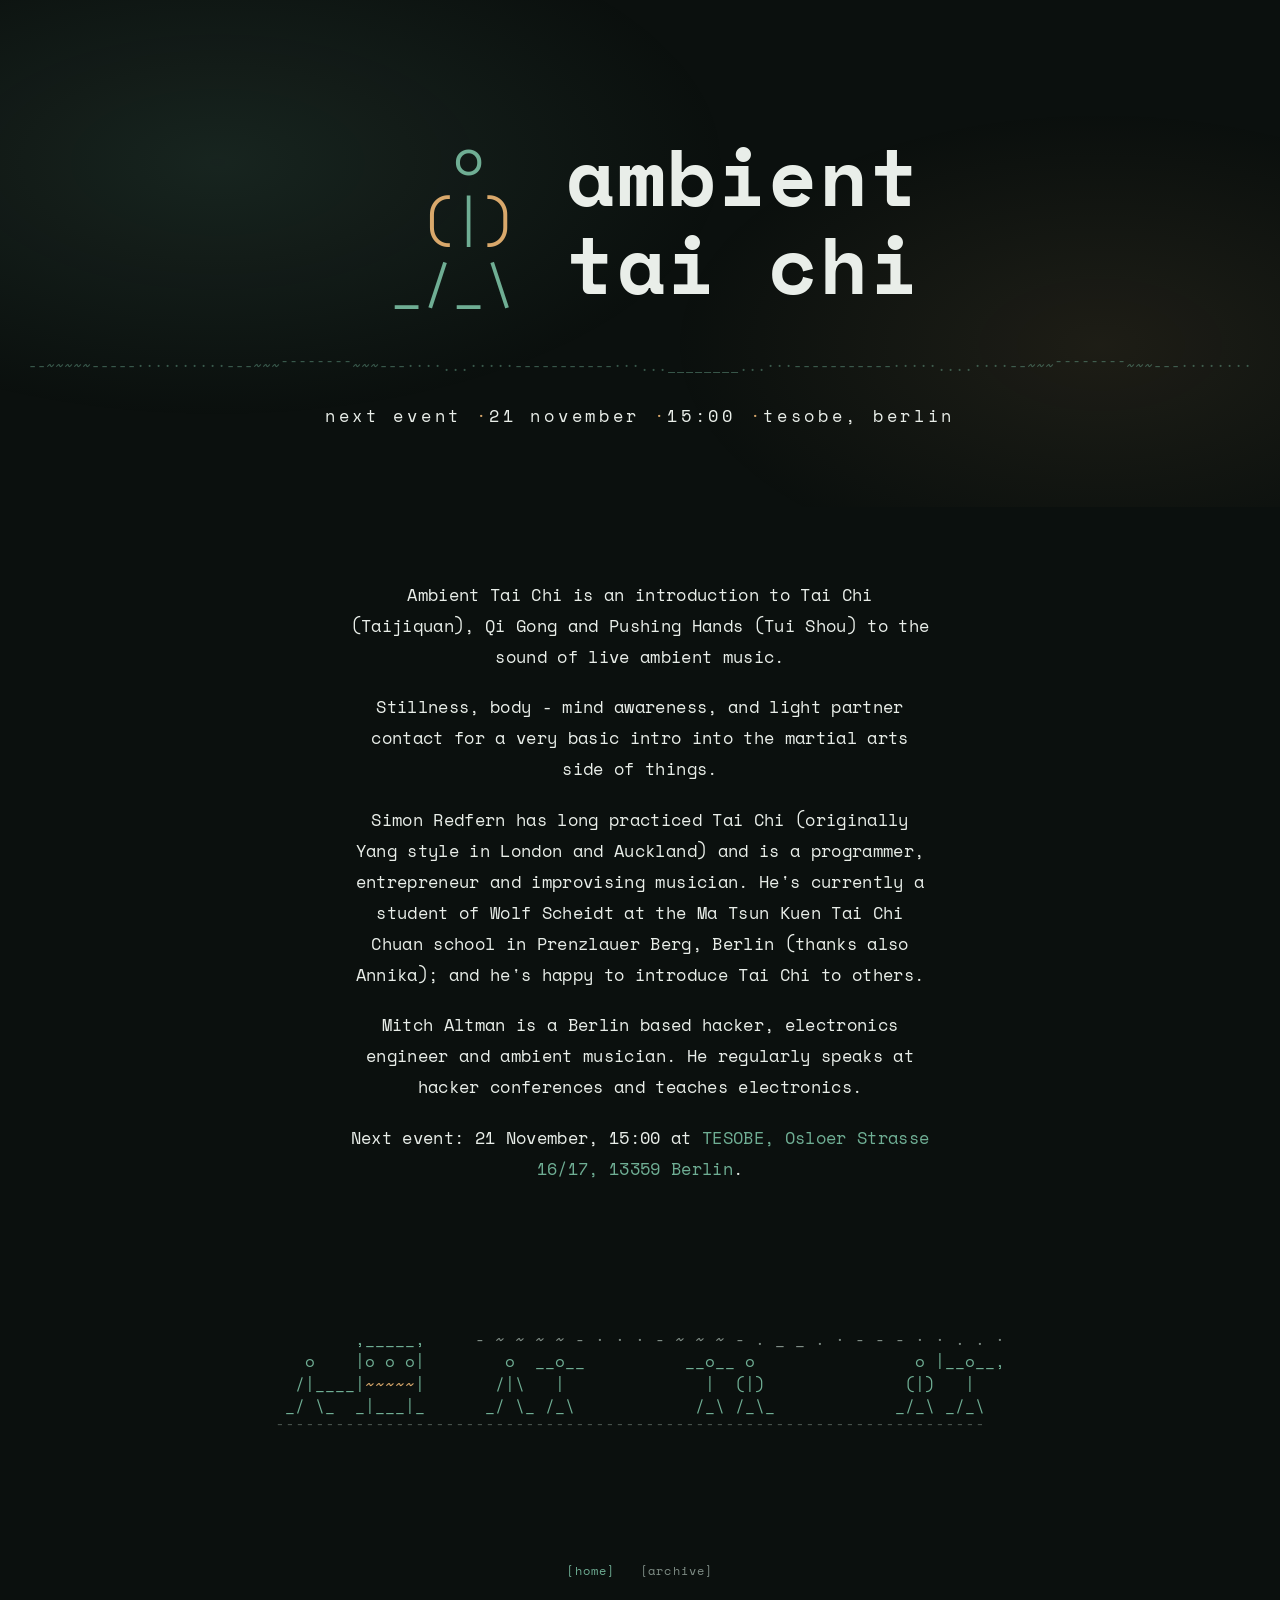
==== commit 225e2a4b: "next event in nov" ====
--- a/docs/index.html
+++ b/docs/index.html
@@ -15,7 +15,7 @@
   <meta property="og:site_name" content="Ambient Tai Chi" />
   <meta property="og:url" content="https://www.ambienttaichi.com/" />
   <meta property="og:title" content="Ambient Tai Chi" />
-  <meta property="og:description" content="Tai Chi, Qi Gong and Pushing Hands to live ambient music — Berlin. Next event: 25 September at Pollen, 90mil." />
+  <meta property="og:description" content="Tai Chi, Qi Gong and Pushing Hands to live ambient music — Berlin. Next event: 21 November at TESOBE, Berlin." />
   <meta property="og:image" content="https://www.ambienttaichi.com/og.png" />
   <meta property="og:image:width" content="1200" />
   <meta property="og:image:height" content="630" />
@@ -37,17 +37,19 @@
       },
       {
         "@type": "Event",
-        "name": "Ambient Tai Chi at Pollen, 90mil",
-        "startDate": "2026-09-25T19:00:00+02:00",
+        "name": "Ambient Tai Chi at TESOBE",
+        "startDate": "2026-11-21T15:00:00+01:00",
         "eventStatus": "https://schema.org/EventScheduled",
         "eventAttendanceMode": "https://schema.org/OfflineEventAttendanceMode",
         "image": "https://www.ambienttaichi.com/og.png",
-        "description": "A guided Ambient Tai Chi session — Tai Chi, Qi Gong and Pushing Hands to live ambient music — at Pollen, 90mil.",
+        "description": "A guided Ambient Tai Chi session — Tai Chi, Qi Gong and Pushing Hands to live ambient music — at TESOBE, Berlin.",
         "location": {
           "@type": "Place",
-          "name": "Pollen at 90mil",
+          "name": "TESOBE GmbH",
           "address": {
             "@type": "PostalAddress",
+            "streetAddress": "Osloer Strasse 16/17",
+            "postalCode": "13359",
             "addressLocality": "Berlin",
             "addressCountry": "DE"
           }
@@ -87,7 +89,7 @@
         <h1 class="mega"><button id="sound" aria-pressed="false" aria-label="Sound on/off" title="sound on/off">Ambient<br />Tai Chi</button></h1>
       </div>
       <pre class="wave" id="wave" aria-hidden="true">_.·-~¯~-·._.·-~¯~-·._</pre>
-      <p class="kicker">Next Event <span class="mk">·</span>25 September <span class="mk">·</span>19:00 <span class="mk">·</span>Pollen at 90mil</p>
+      <p class="kicker">Next Event <span class="mk">·</span>21 November <span class="mk">·</span>15:00 <span class="mk">·</span>TESOBE, Berlin</p>
     </div>
   </section>
 
@@ -99,7 +101,7 @@
       <p class="lead">Stillness, body - mind awareness, and light partner contact for a very basic intro into the martial arts side of things.</p>
       <p class="lead">Simon Redfern has long practiced Tai Chi (originally Yang style in London and Auckland) and is a programmer, entrepreneur and improvising musician. He's currently a student of Wolf Scheidt at the Ma Tsun Kuen Tai Chi Chuan school in Prenzlauer Berg, Berlin (thanks also Annika); and he's happy to introduce Tai Chi to others.</p>
       <p class="lead">Mitch Altman is a Berlin based hacker, electronics engineer and ambient musician. He regularly speaks at hacker conferences and teaches electronics.</p>
-      <p class="lead">Next event: 25 September, 19:00 at Pollen, 90mil, Berlin.</p>
+      <p class="lead">Next event: 21 November, 15:00 at <a href="https://maps.app.goo.gl/77BkDAQSChx5iqo5A" target="_blank" rel="noopener">TESOBE, Osloer Strasse 16/17, 13359 Berlin</a>.</p>
       <!-- <p class="lead">Regular location: <a href="https://maps.app.goo.gl/77BkDAQSChx5iqo5A" target="_blank" rel="noopener">TESOBE GmbH, Osloer Strasse 16/17, 13359 Berlin</a> or at a festival near you!</p> -->
 
       <!-- Spec sheet hidden until the first event is confirmed.
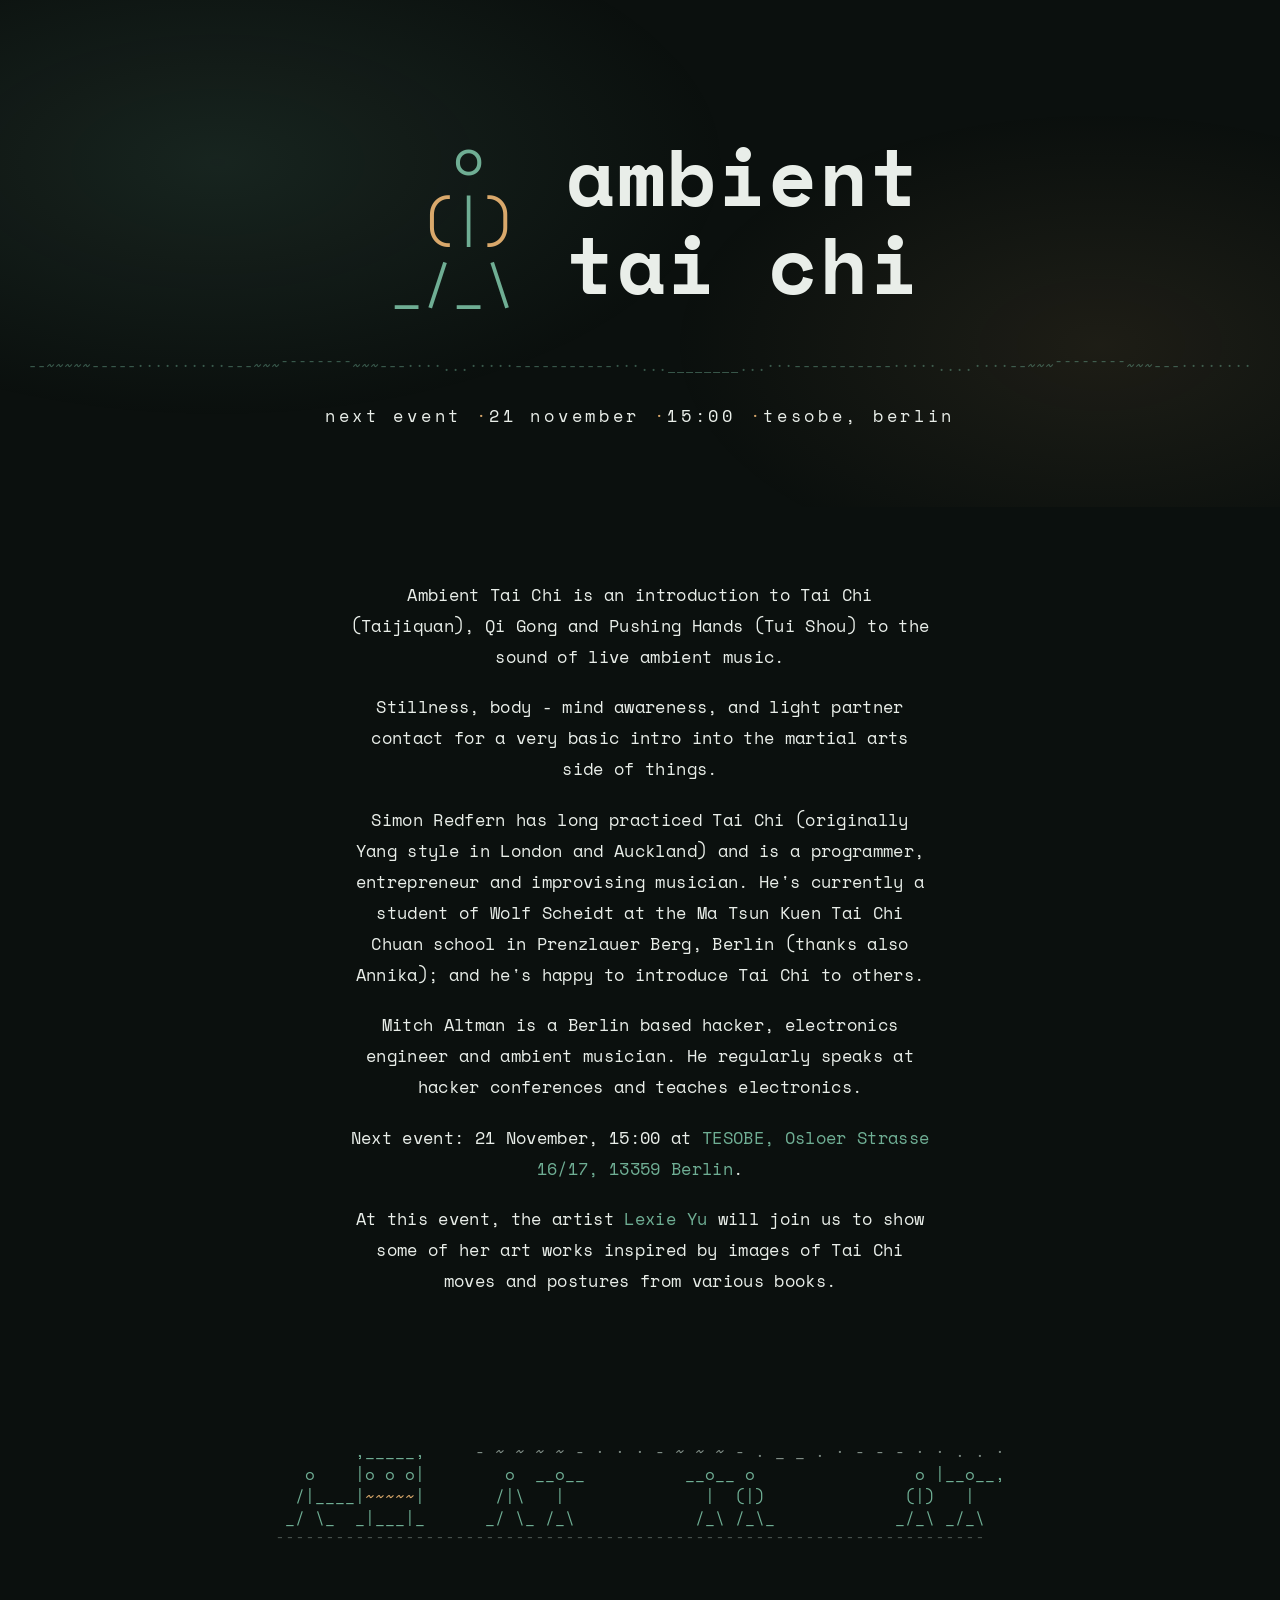
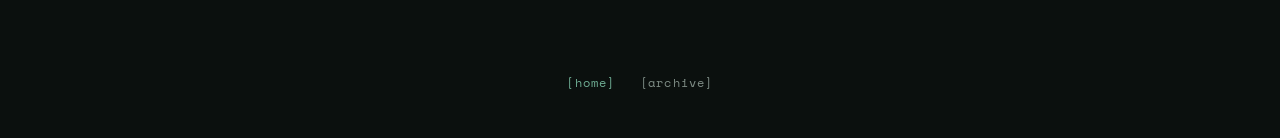
==== commit 44a4ddc5: "Update index.html" ====
--- a/docs/index.html
+++ b/docs/index.html
@@ -102,6 +102,7 @@
       <p class="lead">Simon Redfern has long practiced Tai Chi (originally Yang style in London and Auckland) and is a programmer, entrepreneur and improvising musician. He's currently a student of Wolf Scheidt at the Ma Tsun Kuen Tai Chi Chuan school in Prenzlauer Berg, Berlin (thanks also Annika); and he's happy to introduce Tai Chi to others.</p>
       <p class="lead">Mitch Altman is a Berlin based hacker, electronics engineer and ambient musician. He regularly speaks at hacker conferences and teaches electronics.</p>
       <p class="lead">Next event: 21 November, 15:00 at <a href="https://maps.app.goo.gl/77BkDAQSChx5iqo5A" target="_blank" rel="noopener">TESOBE, Osloer Strasse 16/17, 13359 Berlin</a>.</p>
+      <p class="lead">At this event, the artist <a href="https://4atatime.vercel.app/low-tech/taoist-fu-lu-wallpapers/" target="_blank" rel="noopener">Lexie Yu</a> will join us to show some of her art works inspired by images of Tai Chi moves and postures from various books.</p>
       <!-- <p class="lead">Regular location: <a href="https://maps.app.goo.gl/77BkDAQSChx5iqo5A" target="_blank" rel="noopener">TESOBE GmbH, Osloer Strasse 16/17, 13359 Berlin</a> or at a festival near you!</p> -->
 
       <!-- Spec sheet hidden until the first event is confirmed.
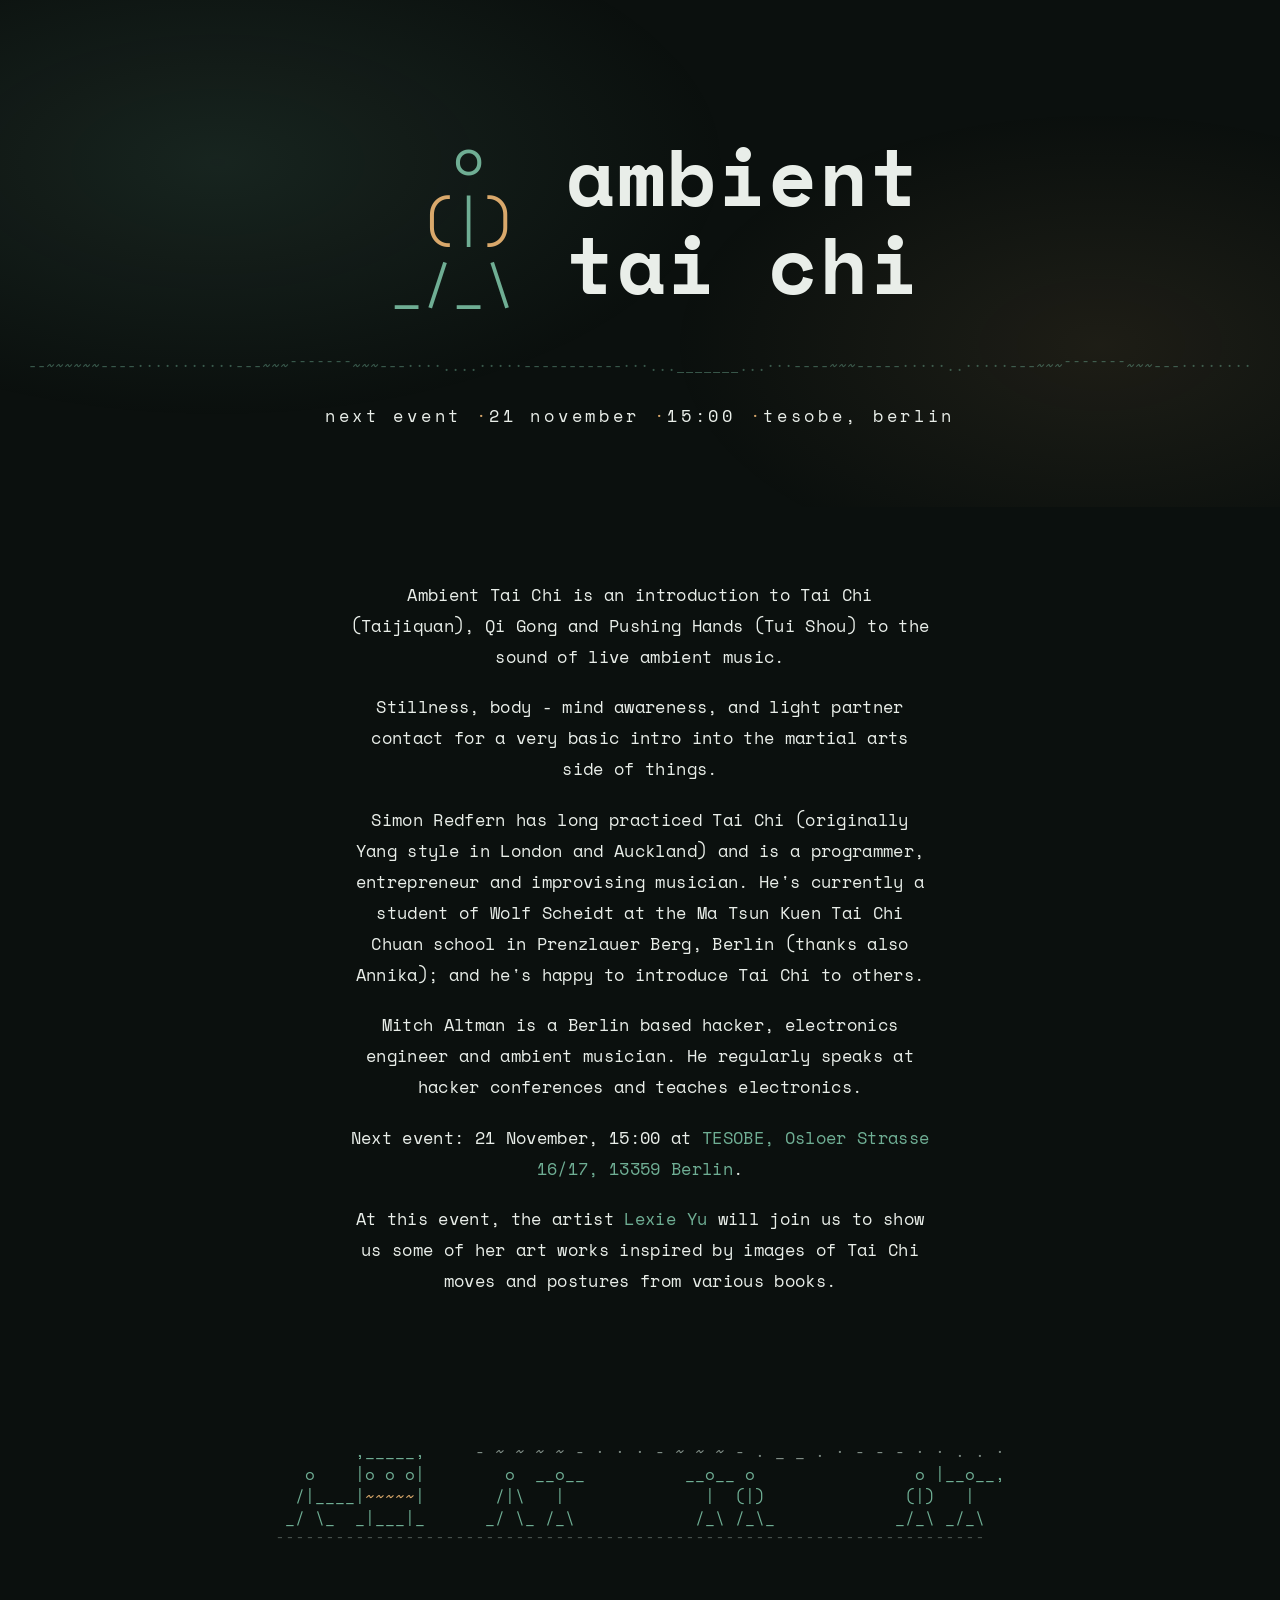
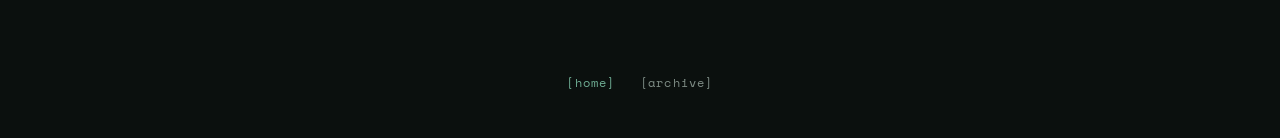
==== commit 5b1389cf: "Update index.html" ====
--- a/docs/index.html
+++ b/docs/index.html
@@ -102,7 +102,7 @@
       <p class="lead">Simon Redfern has long practiced Tai Chi (originally Yang style in London and Auckland) and is a programmer, entrepreneur and improvising musician. He's currently a student of Wolf Scheidt at the Ma Tsun Kuen Tai Chi Chuan school in Prenzlauer Berg, Berlin (thanks also Annika); and he's happy to introduce Tai Chi to others.</p>
       <p class="lead">Mitch Altman is a Berlin based hacker, electronics engineer and ambient musician. He regularly speaks at hacker conferences and teaches electronics.</p>
       <p class="lead">Next event: 21 November, 15:00 at <a href="https://maps.app.goo.gl/77BkDAQSChx5iqo5A" target="_blank" rel="noopener">TESOBE, Osloer Strasse 16/17, 13359 Berlin</a>.</p>
-      <p class="lead">At this event, the artist <a href="https://4atatime.vercel.app/low-tech/taoist-fu-lu-wallpapers/" target="_blank" rel="noopener">Lexie Yu</a> will join us to show some of her art works inspired by images of Tai Chi moves and postures from various books.</p>
+      <p class="lead">At this event, the artist <a href="https://4atatime.vercel.app/low-tech/taoist-fu-lu-wallpapers/" target="_blank" rel="noopener">Lexie Yu</a> will join us to show us some of her art works inspired by images of Tai Chi moves and postures from various books.</p>
       <!-- <p class="lead">Regular location: <a href="https://maps.app.goo.gl/77BkDAQSChx5iqo5A" target="_blank" rel="noopener">TESOBE GmbH, Osloer Strasse 16/17, 13359 Berlin</a> or at a festival near you!</p> -->
 
       <!-- Spec sheet hidden until the first event is confirmed.
